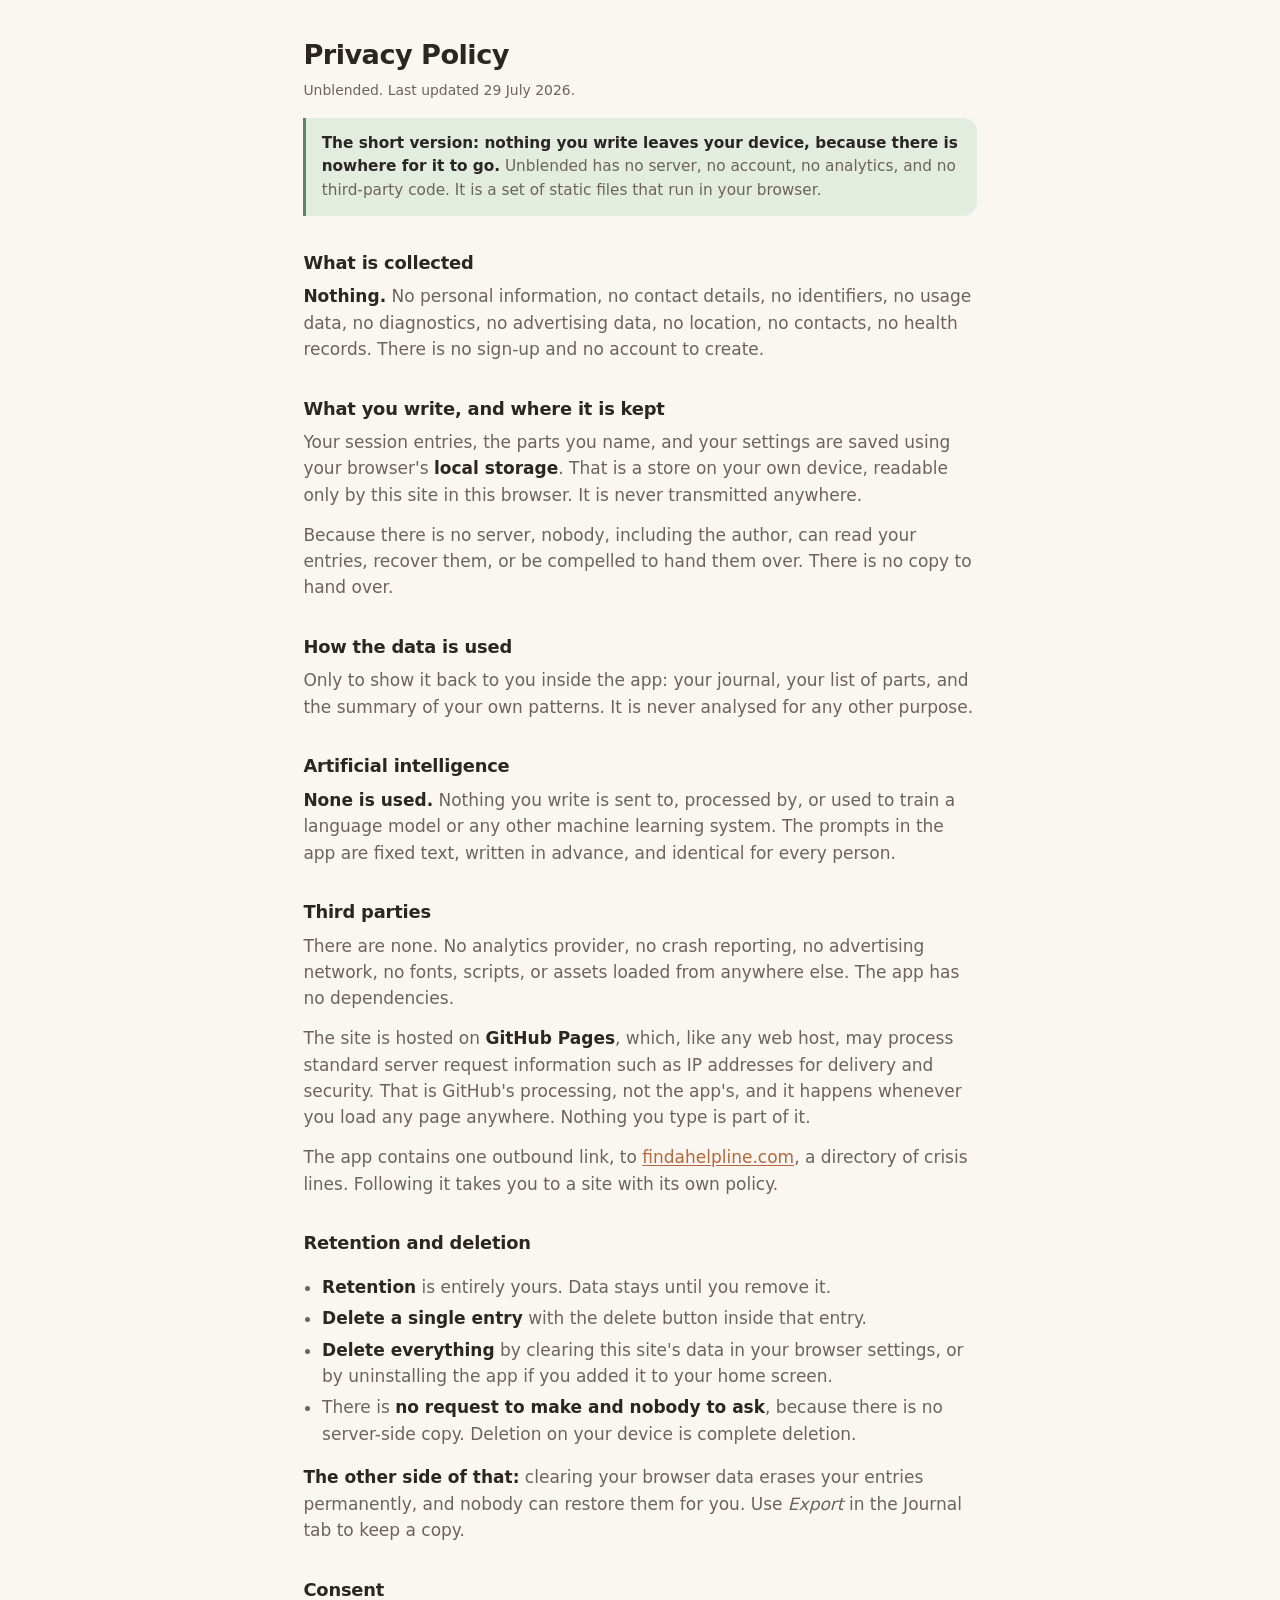
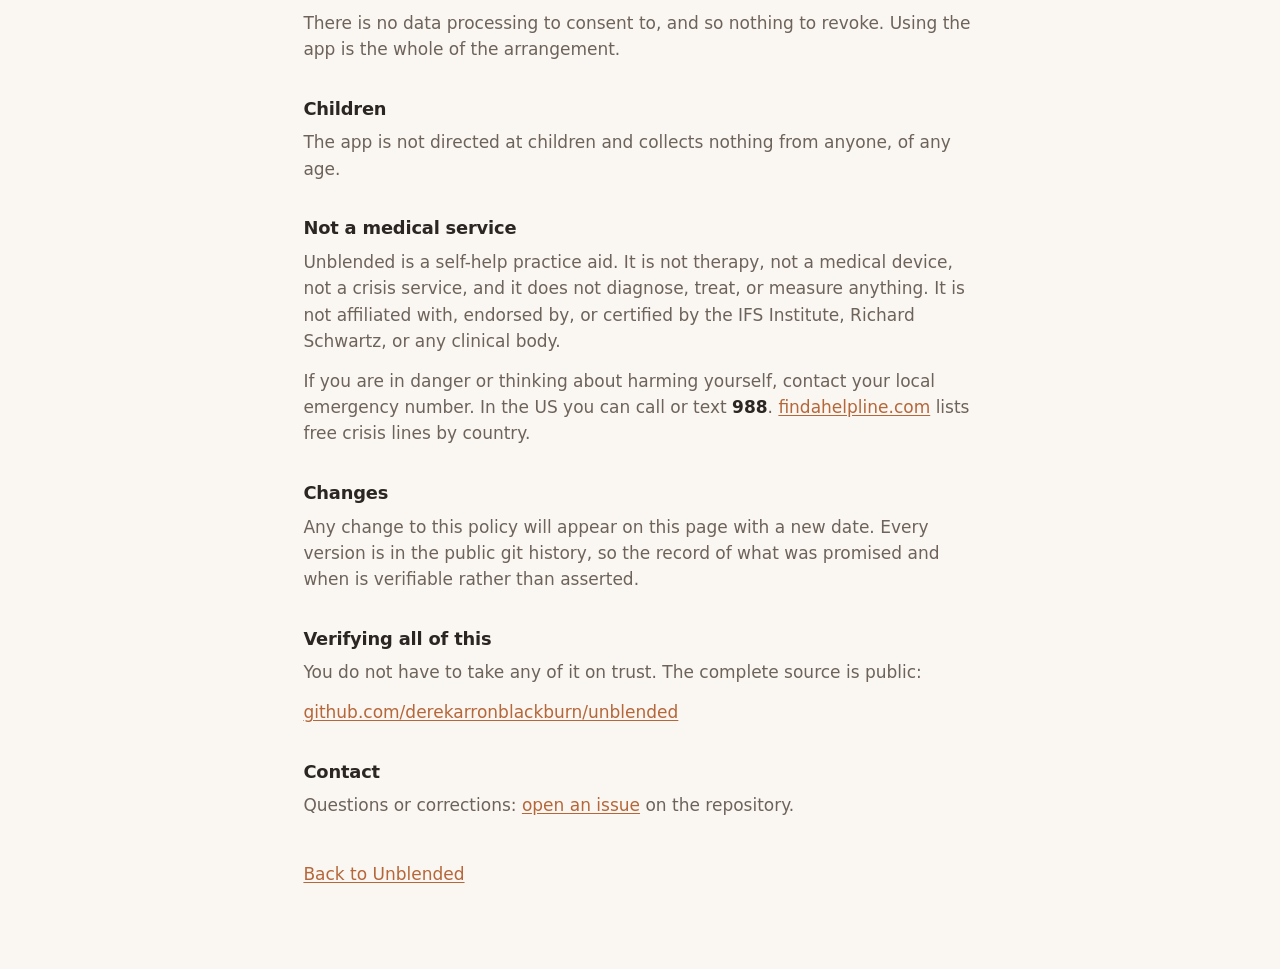
==== privacy.html @ 0ffe82c3 "Phase 0 for the stores: PNG icons, privacy policy, link preview - tools/make-icons.py generates ever" ====
<!doctype html>
<html lang="en">
<head>
<meta charset="utf-8">
<meta name="viewport" content="width=device-width, initial-scale=1, viewport-fit=cover">
<meta name="theme-color" content="#faf6f1" media="(prefers-color-scheme: light)">
<meta name="theme-color" content="#191614" media="(prefers-color-scheme: dark)">
<meta name="description" content="Unblended privacy policy. No data is collected. There is no server, no account, and no analytics.">
<title>Privacy Policy - Unblended</title>
<link rel="icon" href="icon.svg" type="image/svg+xml">
<link rel="stylesheet" href="styles.css">
<style>
  .doc { max-width: 42rem; margin: 0 auto; padding: 1.5rem 1.2rem 4rem; }
  .doc h1 { font-size: 1.6rem; letter-spacing: -.02em; margin: .5rem 0 .2rem; }
  .doc h2 { font-size: 1.05rem; margin: 1.9rem 0 .4rem; letter-spacing: -.01em; }
  .doc p, .doc li { color: var(--ink-soft); }
  .doc strong { color: var(--ink); }
  .doc ul { padding-left: 1.1rem; }
  .doc li { margin: .3rem 0; }
  .stamp { color: var(--ink-faint); font-size: .82rem; }
</style>
</head>
<body>
<div class="doc">

  <h1>Privacy Policy</h1>
  <p class="stamp">Unblended. Last updated 29 July 2026.</p>

  <div class="note">
    <p><strong>The short version: nothing you write leaves your device, because there is nowhere for it to go.</strong> Unblended has no server, no account, no analytics, and no third-party code. It is a set of static files that run in your browser.</p>
  </div>

  <h2>What is collected</h2>
  <p><strong>Nothing.</strong> No personal information, no contact details, no identifiers, no usage data, no diagnostics, no advertising data, no location, no contacts, no health records. There is no sign-up and no account to create.</p>

  <h2>What you write, and where it is kept</h2>
  <p>Your session entries, the parts you name, and your settings are saved using your browser's <strong>local storage</strong>. That is a store on your own device, readable only by this site in this browser. It is never transmitted anywhere.</p>
  <p>Because there is no server, nobody, including the author, can read your entries, recover them, or be compelled to hand them over. There is no copy to hand over.</p>

  <h2>How the data is used</h2>
  <p>Only to show it back to you inside the app: your journal, your list of parts, and the summary of your own patterns. It is never analysed for any other purpose.</p>

  <h2>Artificial intelligence</h2>
  <p><strong>None is used.</strong> Nothing you write is sent to, processed by, or used to train a language model or any other machine learning system. The prompts in the app are fixed text, written in advance, and identical for every person.</p>

  <h2>Third parties</h2>
  <p>There are none. No analytics provider, no crash reporting, no advertising network, no fonts, scripts, or assets loaded from anywhere else. The app has no dependencies.</p>
  <p>The site is hosted on <strong>GitHub Pages</strong>, which, like any web host, may process standard server request information such as IP addresses for delivery and security. That is GitHub's processing, not the app's, and it happens whenever you load any page anywhere. Nothing you type is part of it.</p>
  <p>The app contains one outbound link, to <a href="https://findahelpline.com" target="_blank" rel="noopener noreferrer">findahelpline.com</a>, a directory of crisis lines. Following it takes you to a site with its own policy.</p>

  <h2>Retention and deletion</h2>
  <ul>
    <li><strong>Retention</strong> is entirely yours. Data stays until you remove it.</li>
    <li><strong>Delete a single entry</strong> with the delete button inside that entry.</li>
    <li><strong>Delete everything</strong> by clearing this site's data in your browser settings, or by uninstalling the app if you added it to your home screen.</li>
    <li>There is <strong>no request to make and nobody to ask</strong>, because there is no server-side copy. Deletion on your device is complete deletion.</li>
  </ul>
  <p><strong>The other side of that:</strong> clearing your browser data erases your entries permanently, and nobody can restore them for you. Use <em>Export</em> in the Journal tab to keep a copy.</p>

  <h2>Consent</h2>
  <p>There is no data processing to consent to, and so nothing to revoke. Using the app is the whole of the arrangement.</p>

  <h2>Children</h2>
  <p>The app is not directed at children and collects nothing from anyone, of any age.</p>

  <h2>Not a medical service</h2>
  <p>Unblended is a self-help practice aid. It is not therapy, not a medical device, not a crisis service, and it does not diagnose, treat, or measure anything. It is not affiliated with, endorsed by, or certified by the IFS Institute, Richard Schwartz, or any clinical body.</p>
  <p>If you are in danger or thinking about harming yourself, contact your local emergency number. In the US you can call or text <strong>988</strong>. <a href="https://findahelpline.com" target="_blank" rel="noopener noreferrer">findahelpline.com</a> lists free crisis lines by country.</p>

  <h2>Changes</h2>
  <p>Any change to this policy will appear on this page with a new date. Every version is in the public git history, so the record of what was promised and when is verifiable rather than asserted.</p>

  <h2>Verifying all of this</h2>
  <p>You do not have to take any of it on trust. The complete source is public:</p>
  <p><a href="https://github.com/derekarronblackburn/unblended">github.com/derekarronblackburn/unblended</a></p>

  <h2>Contact</h2>
  <p>Questions or corrections: <a href="https://github.com/derekarronblackburn/unblended/issues">open an issue</a> on the repository.</p>

  <p style="margin-top:2.5rem"><a href="./">Back to Unblended</a></p>
</div>
</body>
</html>
---- styles.css ----
/* Unblended - mobile first, warm and calm.
   Palette intent: clay + sage on warm paper. Friendly, not chirpy. */

:root {
  --bg:        #faf6f1;
  --surface:   #ffffff;
  --surface-2: #f3ece4;
  --ink:       #2b2622;
  --ink-soft:  #6d635b;
  --ink-faint: #9b9089;
  --line:      #e6dcd1;
  --accent:    #b5673a;
  --accent-in: #ffffff;
  --accent-bg: #f8e7db;
  --sage:      #5f8469;
  --sage-bg:   #e2ecdf;
  --danger:    #a4483f;
  --shadow:    0 1px 2px rgba(58,42,30,.06), 0 6px 20px rgba(58,42,30,.05);
  --r:  14px;
  --r-lg: 20px;
  --tap: 46px;
}

:root[data-theme="dark"] {
  --bg:        #191614;
  --surface:   #221e1b;
  --surface-2: #2b2622;
  --ink:       #ece4dc;
  --ink-soft:  #a89c92;
  --ink-faint: #7d7168;
  --line:      #362e29;
  --accent:    #d98f5f;
  --accent-in: #1d1512;
  --accent-bg: #33241b;
  --sage:      #8bae94;
  --sage-bg:   #232d24;
  --danger:    #d3776c;
  --shadow:    0 1px 2px rgba(0,0,0,.3), 0 6px 20px rgba(0,0,0,.24);
}

@media (prefers-color-scheme: dark) {
  :root:not([data-theme="light"]) {
    --bg:#191614; --surface:#221e1b; --surface-2:#2b2622;
    --ink:#ece4dc; --ink-soft:#a89c92; --ink-faint:#7d7168; --line:#362e29;
    --accent:#d98f5f; --accent-in:#1d1512; --accent-bg:#33241b;
    --sage:#8bae94; --sage-bg:#232d24; --danger:#d3776c;
    --shadow:0 1px 2px rgba(0,0,0,.3), 0 6px 20px rgba(0,0,0,.24);
  }
}

* { box-sizing: border-box; }

html, body {
  margin: 0;
  background: var(--bg);
  color: var(--ink);
  font: 400 17px/1.55 ui-rounded, "SF Pro Rounded", -apple-system, BlinkMacSystemFont,
        "Segoe UI", Roboto, "Helvetica Neue", system-ui, sans-serif;
  -webkit-font-smoothing: antialiased;
  overscroll-behavior-y: none;
}

body { padding: env(safe-area-inset-top) 0 0; }

.app {
  max-width: 30rem;
  margin: 0 auto;
  min-height: 100dvh;
  display: flex;
  flex-direction: column;
}

/* ---------- top bar ---------- */
.topbar {
  display: flex; align-items: center; gap: .25rem;
  padding: .5rem .6rem;
  position: sticky; top: 0; z-index: 20;
  background: color-mix(in srgb, var(--bg) 88%, transparent);
  backdrop-filter: saturate(1.4) blur(12px);
  border-bottom: 1px solid transparent;
  transition: border-color .2s;
}
.topbar.scrolled { border-bottom-color: var(--line); }

.wordmark {
  flex: 1;
  margin: 0;
  font-size: 1.0625rem;
  font-weight: 600;
  letter-spacing: -.01em;
  text-align: center;
}

.icon-btn {
  width: var(--tap); height: var(--tap);
  display: grid; place-items: center;
  border: 0; background: none; color: var(--ink-soft);
  border-radius: 50%; cursor: pointer;
  flex: 0 0 var(--tap);
}
.icon-btn:active { background: var(--surface-2); }
.icon-btn[hidden] { visibility: hidden; display: grid; }

.ico {
  width: 1.3em; height: 1.3em;
  fill: none; stroke: currentColor;
  stroke-width: 1.7; stroke-linecap: round; stroke-linejoin: round;
  flex: none;
}

/* ---------- layout ---------- */
main { flex: 1; }
.view { display: none; }
.view.is-active { display: block; animation: rise .26s ease both; }
@keyframes rise { from { opacity: 0; transform: translateY(6px); } }

.pad { padding: 1rem 1.15rem 6.5rem; }
/* The 6.5rem tail clears the fixed tab bar. On views that hide it, that is
   104px of dead space shoving the call to action below the fold. */
#view-intro .pad, #view-breath .pad, #view-checkin .pad, #view-session .pad { padding-bottom: 1.75rem; }
.center { text-align: center; }

/* ---------- type ---------- */
.lede { font-size: 1.3rem; line-height: 1.35; font-weight: 600; letter-spacing: -.015em; margin: .6rem 0 .4rem; }
.muted { color: var(--ink-soft); }
.sm { font-size: .875rem; line-height: 1.5; }
.step-kicker { color: var(--accent); font-size: .78rem; font-weight: 650; letter-spacing: .09em; text-transform: uppercase; margin: .4rem 0 .3rem; }
.step-title { font-size: 1.45rem; line-height: 1.25; letter-spacing: -.02em; margin: 0 0 .5rem; font-weight: 650; }
.step-body { color: var(--ink-soft); margin: 0 0 1.1rem; }
h3 { font-size: 1.0625rem; margin: 1.6rem 0 .4rem; letter-spacing: -.01em; }
p { margin: 0 0 .8rem; }

/* ---------- buttons ---------- */
.btn {
  display: inline-flex; align-items: center; justify-content: center; gap: .45rem;
  min-height: var(--tap);
  padding: 0 1.05rem;
  border: 1px solid var(--line);
  border-radius: 999px;
  background: var(--surface);
  color: var(--ink);
  font: inherit; font-weight: 550; font-size: .95rem;
  cursor: pointer;
  transition: transform .12s ease, background .15s;
  -webkit-tap-highlight-color: transparent;
}
.btn:active { transform: scale(.975); }
/* .btn sets display, which outranks the UA [hidden] rule. Restore it. */
.btn[hidden] { display: none; }
.btn.primary { background: var(--accent); color: var(--accent-in); border-color: transparent; }
.btn.ghost { background: none; border-color: transparent; color: var(--ink-soft); }
.btn.danger { color: var(--danger); }
.btn.big { min-height: 3.4rem; font-size: 1.05rem; width: 100%; }
.btn.wide { width: 100%; }
.btn.sm { min-height: 2.4rem; font-size: .85rem; padding: 0 .85rem; }

.row { display: flex; gap: .5rem; flex-wrap: wrap; }
.nav-row { display: flex; gap: .6rem; margin-top: 1.2rem; }
.nav-row .btn { flex: 1; }
.nav-row .btn.ghost { flex: 0 1 auto; }

/* ---------- cards ---------- */
.card {
  background: var(--surface);
  border: 1px solid var(--line);
  border-radius: var(--r-lg);
  padding: .95rem 1rem;
  margin: .75rem 0;
  box-shadow: var(--shadow);
}
.card.soft { background: var(--surface-2); border-color: transparent; box-shadow: none; }
.card.tap { cursor: pointer; }
.card.tap:active { transform: scale(.99); }
.card h4 { margin: 0 0 .2rem; font-size: 1rem; letter-spacing: -.01em; }
.card .meta { color: var(--ink-faint); font-size: .8rem; }
.card p:last-child { margin-bottom: 0; }

.pill {
  display: inline-block;
  background: var(--sage-bg); color: var(--sage);
  border-radius: 999px; padding: .12rem .55rem;
  font-size: .74rem; font-weight: 600; letter-spacing: .01em;
}
.pill.clay { background: var(--accent-bg); color: var(--accent); }

.empty {
  text-align: center; color: var(--ink-faint);
  padding: 2.5rem 1rem; font-size: .92rem;
}

/* ---------- fields ---------- */
.field { display: block; margin: 1rem 0 0; }
/* .field sets display, which outranks the UA [hidden] rule. Restore it. */
.field[hidden] { display: none; }
.label { display: block; font-size: .82rem; font-weight: 600; color: var(--ink-soft); margin-bottom: .35rem; }
input[type="text"], textarea {
  width: 100%;
  font: inherit; font-size: 1rem;
  color: var(--ink);
  background: var(--surface);
  border: 1px solid var(--line);
  border-radius: var(--r);
  padding: .7rem .8rem;
  resize: vertical;
}
input:focus, textarea:focus { outline: 2px solid var(--accent); outline-offset: 1px; border-color: transparent; }
::placeholder { color: var(--ink-faint); }

/* ---------- progress ---------- */
.progress { display: flex; gap: .3rem; padding: .2rem 1.15rem .5rem; }
.progress i {
  flex: 1; height: 3px; border-radius: 2px;
  background: var(--line); transition: background .3s;
}
.progress i.done { background: var(--accent); }

/* ---------- breath ---------- */
.breath-wrap { display: grid; place-items: center; padding: 1.6rem 0 1.1rem; }
.breath {
  position: relative;
  width: 12.5rem; height: 12.5rem; border-radius: 50%;
  display: grid; place-items: center;
  background: radial-gradient(circle at 50% 42%, var(--accent-bg), var(--sage-bg));
  color: var(--ink-soft); font-size: 1.15rem; font-weight: 600;
  /* Wider travel than v1 (.5 to 1 rather than .72 to 1) so the rhythm is
     unmistakable, with a slow symmetric ease so it still reads as calm. */
  transform: scale(.5);
  opacity: .7;
  transition: transform 4s cubic-bezier(.37,0,.35,1), opacity 4s ease;
}
.breath.inhale { transform: scale(1); opacity: 1; }

/* A faint ring that opens with the inhale. Adds presence without adding noise. */
.breath::after {
  content: ""; position: absolute; inset: -9%;
  border-radius: 50%; border: 1px solid var(--accent);
  opacity: 0; transform: scale(.8);
  transition: inherit;
}
.breath.inhale::after { opacity: .3; transform: scale(1); }

.breath span { display: block; }
.breath.counting { transform: scale(.78); opacity: 1; }
.breath.counting::after { opacity: .18; transform: scale(.95); }
.breath.counting span { font-size: 3.1rem; font-weight: 700; color: var(--accent); }
@keyframes popin { from { transform: scale(1.45); opacity: .15; } to { transform: scale(1); opacity: 1; } }
.breath span.pop { animation: popin .42s cubic-bezier(.2,.7,.3,1) both; }

.counter { color: var(--ink-faint); font-size: .85rem; }

@media (prefers-reduced-motion: reduce) {
  .view.is-active { animation: none; }
  .breath { transition-duration: .01s; }
  .breath span.pop { animation: none; }
  .btn:active { transform: none; }
}

/* ---------- tab bar ---------- */
.tabbar {
  position: fixed; bottom: 0; left: 0; right: 0; z-index: 30;
  max-width: 30rem; margin: 0 auto;
  display: grid; grid-template-columns: repeat(4, 1fr);
  background: color-mix(in srgb, var(--bg) 90%, transparent);
  backdrop-filter: saturate(1.4) blur(14px);
  border-top: 1px solid var(--line);
  padding-bottom: env(safe-area-inset-bottom);
}
.tab {
  border: 0; background: none; cursor: pointer;
  color: var(--ink-faint);
  display: grid; justify-items: center; gap: .12rem;
  padding: .5rem 0 .45rem;
  font: inherit; font-size: .69rem; font-weight: 600;
  -webkit-tap-highlight-color: transparent;
}
.tab .ico { width: 1.45rem; height: 1.45rem; stroke-width: 1.6; }
.tab.is-active { color: var(--accent); }
.tabbar[hidden] { display: none; }

/* ---------- toast ---------- */
.toast {
  position: fixed; left: 50%; bottom: 5.5rem;
  transform: translate(-50%, 1rem);
  background: var(--ink); color: var(--bg);
  padding: .6rem 1rem; border-radius: 999px;
  font-size: .875rem; font-weight: 550;
  opacity: 0; pointer-events: none;
  transition: opacity .2s, transform .2s;
  z-index: 40; max-width: 88vw; text-align: center;
}
.toast.show { opacity: 1; transform: translate(-50%, 0); }

/* ---------- learn ---------- */
.note {
  border-left: 3px solid var(--sage);
  background: var(--sage-bg);
  border-radius: 0 var(--r) var(--r) 0;
  padding: .8rem .9rem; margin: 1rem 0;
  font-size: .9rem; line-height: 1.55;
}
.note.warn { border-left-color: var(--accent); background: var(--accent-bg); }
.note p:last-child { margin-bottom: 0; }

.qa { border-bottom: 1px solid var(--line); }
.qa summary {
  cursor: pointer; list-style: none;
  padding: .95rem .2rem; font-weight: 600; font-size: 1rem;
  display: flex; align-items: center; justify-content: space-between; gap: .5rem;
}
.qa summary::-webkit-details-marker { display: none; }
.qa summary::after {
  content: ""; width: .5rem; height: .5rem; flex: none;
  border-right: 2px solid var(--ink-faint); border-bottom: 2px solid var(--ink-faint);
  transform: rotate(45deg) translate(-2px,-2px); transition: transform .2s;
}
.qa[open] summary::after { transform: rotate(-135deg) translate(-2px,-2px); }
.qa .qa-body { padding: 0 .2rem 1rem; color: var(--ink-soft); font-size: .94rem; }
.qa .qa-body strong { color: var(--ink); }

/* ---------- chips ---------- */
.chips { display: flex; flex-wrap: wrap; gap: .4rem; }
.chip {
  min-height: 2.5rem; padding: 0 .8rem;
  border: 1px solid var(--line); border-radius: 999px;
  background: var(--surface); color: var(--ink);
  font: inherit; font-size: .85rem; font-weight: 550;
  cursor: pointer; transition: transform .12s, background .15s;
  -webkit-tap-highlight-color: transparent;
}
.chip:active { transform: scale(.97); }
.chip.on { background: var(--sage); color: var(--accent-in); border-color: transparent; }
.chip.on.warn { background: var(--accent); }

/* ---------- severity scale ---------- */
.scale { display: grid; grid-template-columns: repeat(5, 1fr); gap: .4rem; margin: .2rem 0 .1rem; }
.lvl {
  min-height: 3rem;
  border: 1px solid var(--line); border-radius: var(--r);
  background: var(--surface); color: var(--ink-soft);
  font: inherit; font-size: 1.05rem; font-weight: 650;
  cursor: pointer; transition: transform .12s, background .15s;
  -webkit-tap-highlight-color: transparent;
}
.lvl:active { transform: scale(.96); }
.lvl.on { background: var(--accent); color: var(--accent-in); border-color: transparent; }
.scale-word {
  text-align: center; font-size: .9rem; font-weight: 600;
  color: var(--accent); min-height: 1.4em; margin: .1rem 0 .4rem;
}

/* ---------- maintenance rows ---------- */
.mrow { margin: .7rem 0; }
.mlabel {
  display: block; font-size: .8rem; font-weight: 650;
  color: var(--ink-faint); letter-spacing: .05em; text-transform: uppercase;
  margin-bottom: .3rem;
}

/* ---------- facts list ---------- */
.facts { list-style: none; margin: 1.1rem 0; padding: 0; font-size: .92rem; }
.facts li {
  position: relative; padding: .3rem 0 .3rem 1.5rem; color: var(--ink-soft);
}
.facts li::before {
  content: ""; position: absolute; left: .25rem; top: .82rem;
  width: .42rem; height: .42rem; border-radius: 50%; background: var(--sage);
}
.facts strong { color: var(--ink); }

a { color: var(--accent); text-underline-offset: 2px; }

/* ---------- job legend ---------- */
.legend { margin: .5rem 0 0; font-size: .86rem; line-height: 1.45; }
.legend dt { font-weight: 650; color: var(--ink); margin-top: .55rem; }
.legend dt:first-child { margin-top: 0; }
.legend dd { margin: .05rem 0 0; color: var(--ink-soft); }

/* ---------- calendar ---------- */
.cal {
  background: var(--surface); border: 1px solid var(--line);
  border-radius: var(--r-lg); padding: .7rem .6rem .5rem;
  margin: .25rem 0 .9rem; box-shadow: var(--shadow);
}
.cal-head { display: flex; align-items: center; justify-content: space-between; padding: 0 .2rem .4rem; }
.cal-title { font-size: .95rem; font-weight: 650; letter-spacing: -.01em; }
.cal-nav { width: 2.2rem; height: 2.2rem; border: 0; background: none; color: var(--ink-soft);
  border-radius: 50%; display: grid; place-items: center; cursor: pointer; }
.cal-nav:disabled { opacity: .28; cursor: default; }
.cal-nav:not(:disabled):active { background: var(--surface-2); }

.cal-grid { display: grid; grid-template-columns: repeat(7, 1fr); gap: 1px; }
.cal-wd { text-align: center; font-size: .66rem; font-weight: 650; color: var(--ink-faint);
  letter-spacing: .04em; padding-bottom: .2rem; }

.cal-day {
  border: 0; background: none; font: inherit; color: var(--ink-soft);
  min-height: 2.6rem; padding: .2rem 0 .25rem; border-radius: 10px;
  display: flex; flex-direction: column; align-items: center; justify-content: flex-start; gap: .16rem;
  font-size: .8rem; cursor: default; -webkit-tap-highlight-color: transparent;
}
.cal-day.has { cursor: pointer; color: var(--ink); font-weight: 600; }
.cal-day.has:active { background: var(--surface-2); }
.cal-day.today .num {
  outline: 1.5px solid var(--accent); outline-offset: 2px; border-radius: 50%;
}
.cal-day.sel { background: var(--accent-bg); }
.cal-day .num { line-height: 1.15rem; min-width: 1.15rem; text-align: center; }
.cal-day.empty { visibility: hidden; }

.dots { display: flex; gap: 2px; height: 5px; align-items: center; }
.dot { width: 5px; height: 5px; border-radius: 50%; background: var(--accent); }
.dot.down { background: var(--sage); }
.more { font-size: .6rem; color: var(--ink-faint); line-height: 1; }

.cal-key { display: flex; gap: .9rem; justify-content: center; padding-top: .45rem;
  font-size: .68rem; color: var(--ink-faint); }
.cal-key span { display: inline-flex; align-items: center; gap: .3rem; }

.filterbar {
  display: flex; align-items: center; justify-content: space-between; gap: .5rem;
  background: var(--accent-bg); color: var(--accent);
  border-radius: 999px; padding: .4rem .5rem .4rem .9rem; margin: 0 0 .7rem;
  font-size: .85rem; font-weight: 600;
}

/* ---------- disclaimer ---------- */
.disclaimer {
  margin-top: 2rem; text-align: center;
  font-size: .8rem; line-height: 1.5; color: var(--ink-faint);
}
.linky {
  border: 0; background: none; padding: 0; cursor: pointer;
  font: inherit; font-size: inherit; color: var(--accent);
  text-decoration: underline; text-underline-offset: 2px;
}

.card.slim { padding: .7rem .85rem; margin: .5rem 0; }
.entry-answer { white-space: pre-wrap; }
.foot { color: var(--ink-faint); font-size: .78rem; text-align: center; margin-top: 2rem; }
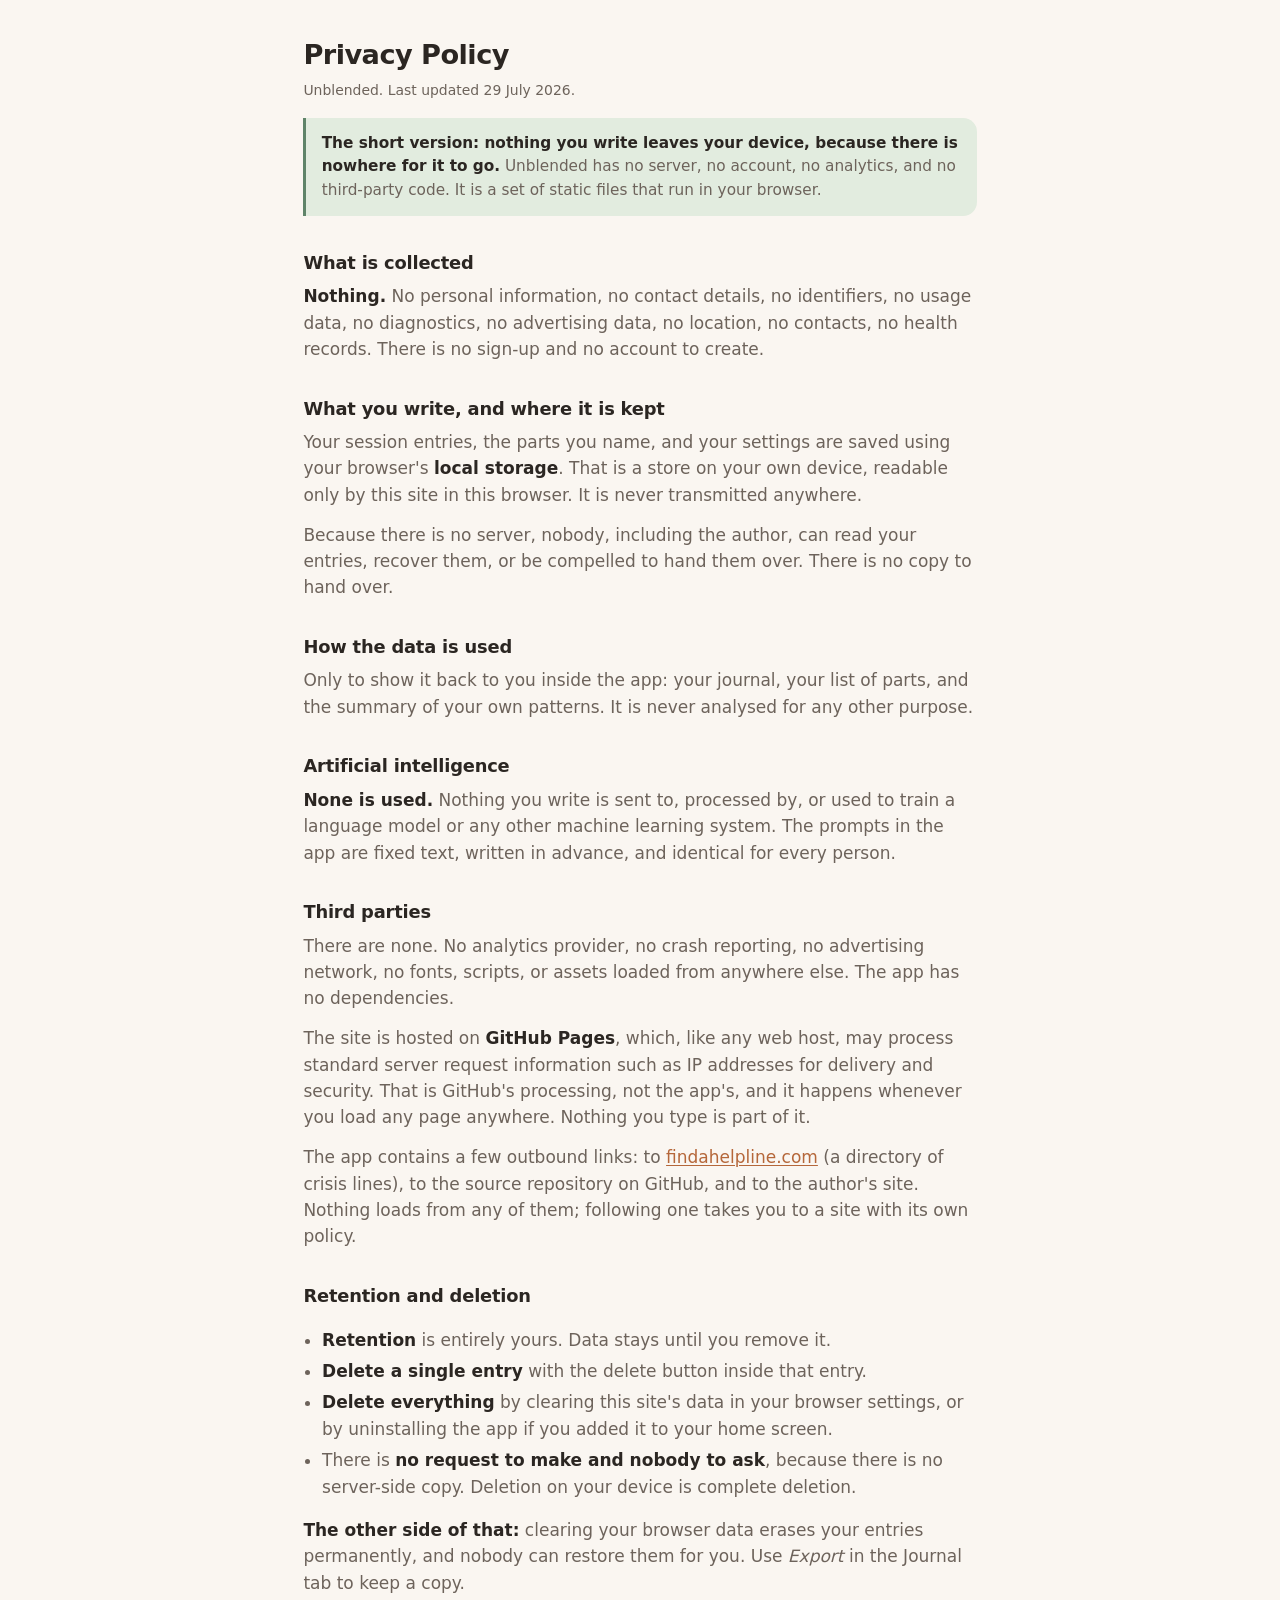
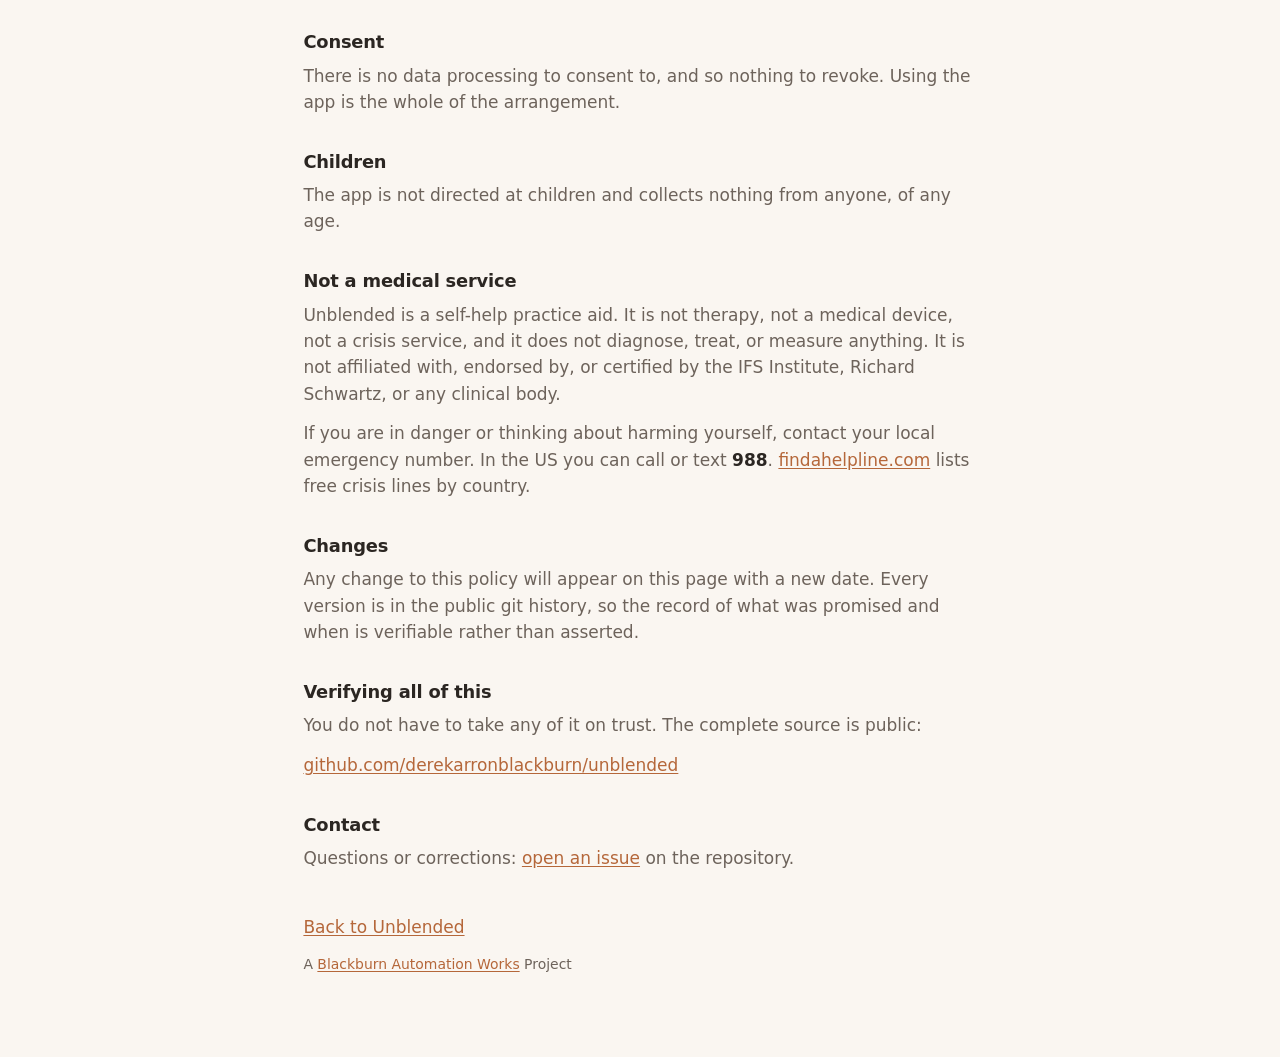
==== commit 08db8771: "Prepare the move to unblended.org - Point canonical, og:url, og:image, sitemap, and robots at the ne" ====
--- a/privacy.html
+++ b/privacy.html
@@ -46,7 +46,7 @@
   <h2>Third parties</h2>
   <p>There are none. No analytics provider, no crash reporting, no advertising network, no fonts, scripts, or assets loaded from anywhere else. The app has no dependencies.</p>
   <p>The site is hosted on <strong>GitHub Pages</strong>, which, like any web host, may process standard server request information such as IP addresses for delivery and security. That is GitHub's processing, not the app's, and it happens whenever you load any page anywhere. Nothing you type is part of it.</p>
-  <p>The app contains one outbound link, to <a href="https://findahelpline.com" target="_blank" rel="noopener noreferrer">findahelpline.com</a>, a directory of crisis lines. Following it takes you to a site with its own policy.</p>
+  <p>The app contains a few outbound links: to <a href="https://findahelpline.com" target="_blank" rel="noopener noreferrer">findahelpline.com</a> (a directory of crisis lines), to the source repository on GitHub, and to the author's site. Nothing loads from any of them; following one takes you to a site with its own policy.</p>
 
   <h2>Retention and deletion</h2>
   <ul>
@@ -78,6 +78,7 @@
   <p>Questions or corrections: <a href="https://github.com/derekarronblackburn/unblended/issues">open an issue</a> on the repository.</p>
 
   <p style="margin-top:2.5rem"><a href="./">Back to Unblended</a></p>
+  <p class="stamp">A <a href="https://www.blackburnautomationworks.com/" target="_blank" rel="noopener noreferrer">Blackburn Automation Works</a> Project</p>
 </div>
 </body>
 </html>
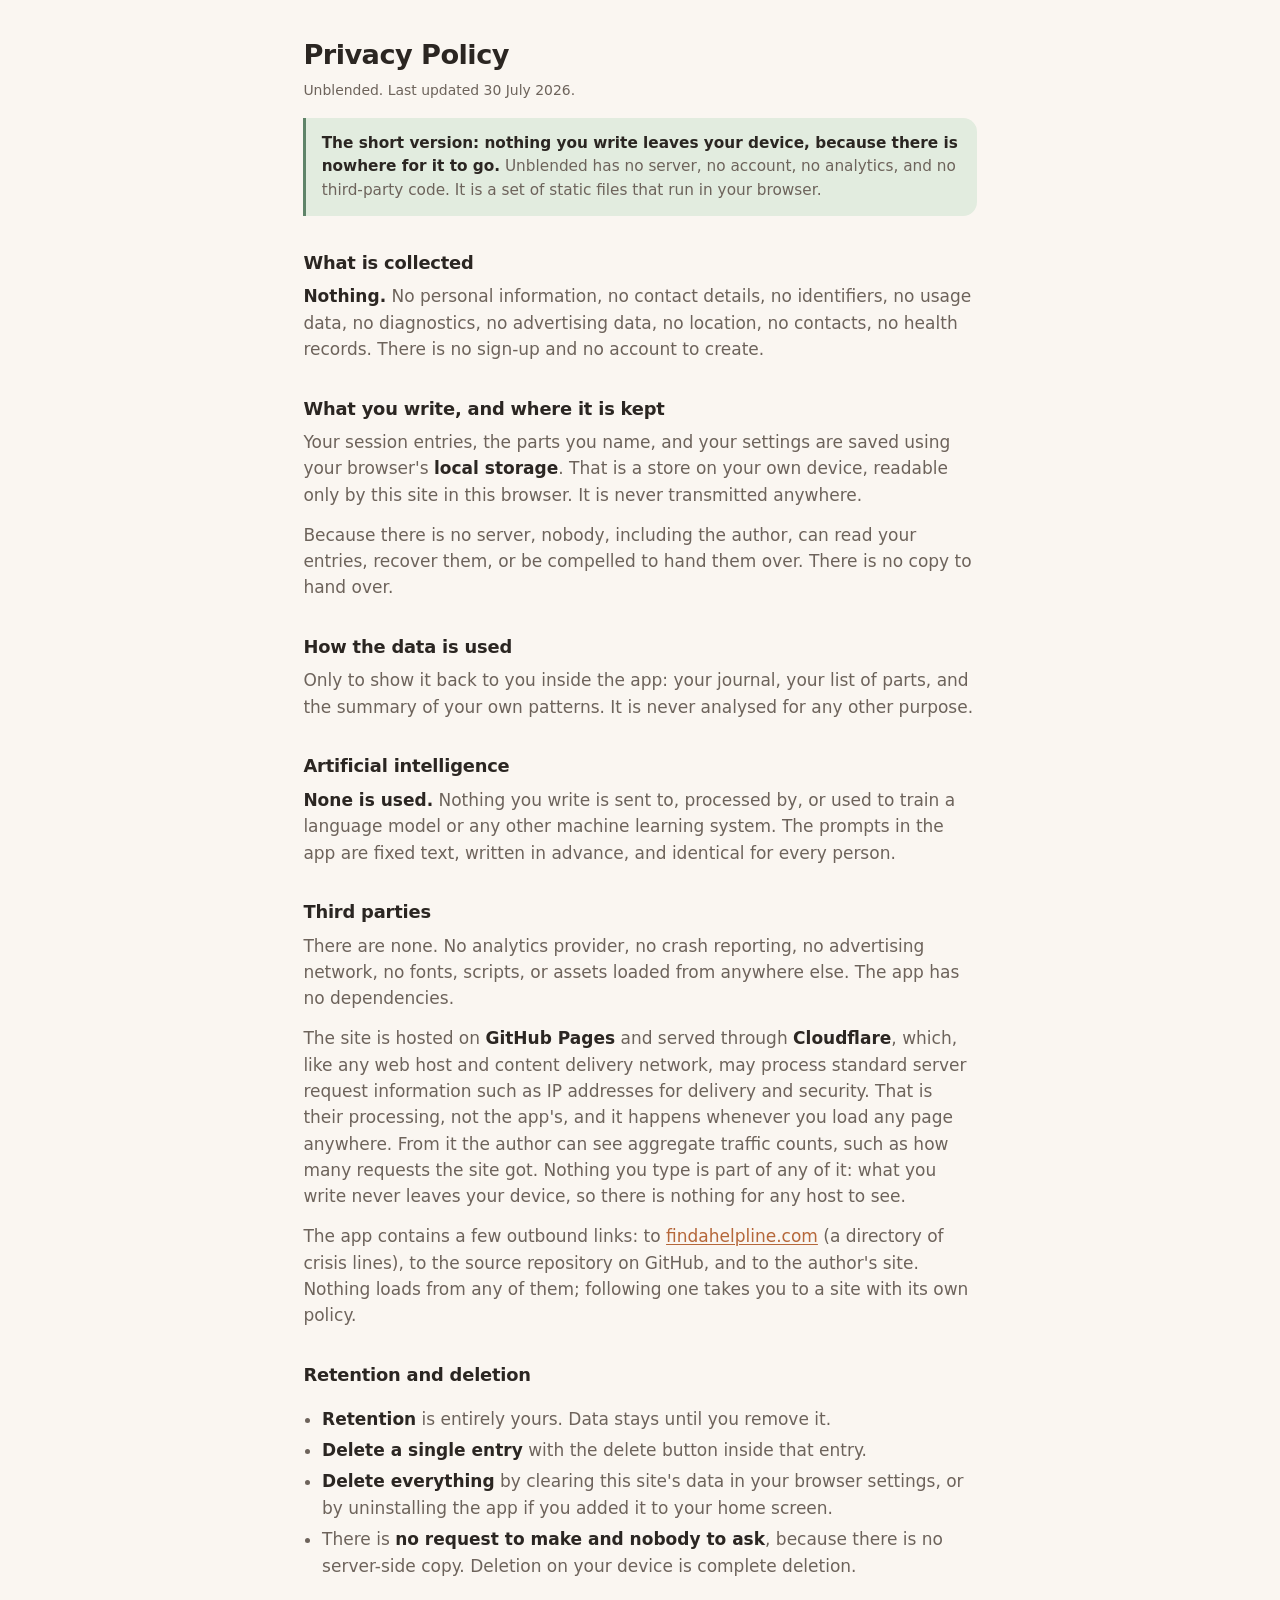
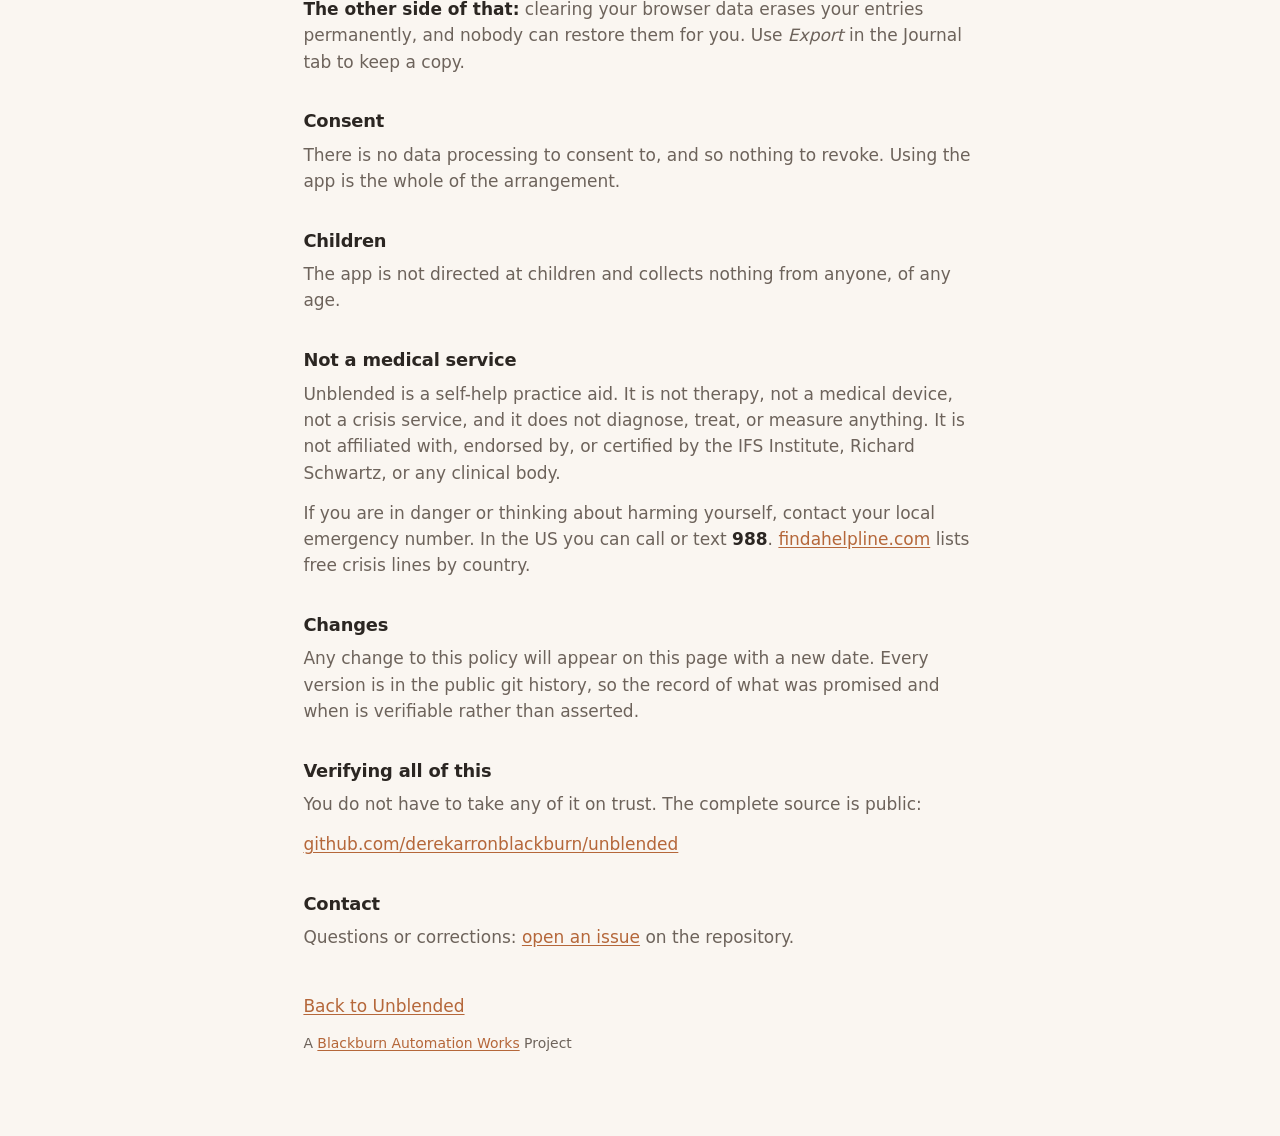
==== commit 7827594a: "Privacy: name Cloudflare as the CDN, and what the author can see The site is moving behind the Cloud" ====
--- a/privacy.html
+++ b/privacy.html
@@ -24,7 +24,7 @@
 <div class="doc">
 
   <h1>Privacy Policy</h1>
-  <p class="stamp">Unblended. Last updated 29 July 2026.</p>
+  <p class="stamp">Unblended. Last updated 30 July 2026.</p>
 
   <div class="note">
     <p><strong>The short version: nothing you write leaves your device, because there is nowhere for it to go.</strong> Unblended has no server, no account, no analytics, and no third-party code. It is a set of static files that run in your browser.</p>
@@ -45,7 +45,7 @@
 
   <h2>Third parties</h2>
   <p>There are none. No analytics provider, no crash reporting, no advertising network, no fonts, scripts, or assets loaded from anywhere else. The app has no dependencies.</p>
-  <p>The site is hosted on <strong>GitHub Pages</strong>, which, like any web host, may process standard server request information such as IP addresses for delivery and security. That is GitHub's processing, not the app's, and it happens whenever you load any page anywhere. Nothing you type is part of it.</p>
+  <p>The site is hosted on <strong>GitHub Pages</strong> and served through <strong>Cloudflare</strong>, which, like any web host and content delivery network, may process standard server request information such as IP addresses for delivery and security. That is their processing, not the app's, and it happens whenever you load any page anywhere. From it the author can see aggregate traffic counts, such as how many requests the site got. Nothing you type is part of any of it: what you write never leaves your device, so there is nothing for any host to see.</p>
   <p>The app contains a few outbound links: to <a href="https://findahelpline.com" target="_blank" rel="noopener noreferrer">findahelpline.com</a> (a directory of crisis lines), to the source repository on GitHub, and to the author's site. Nothing loads from any of them; following one takes you to a site with its own policy.</p>
 
   <h2>Retention and deletion</h2>
